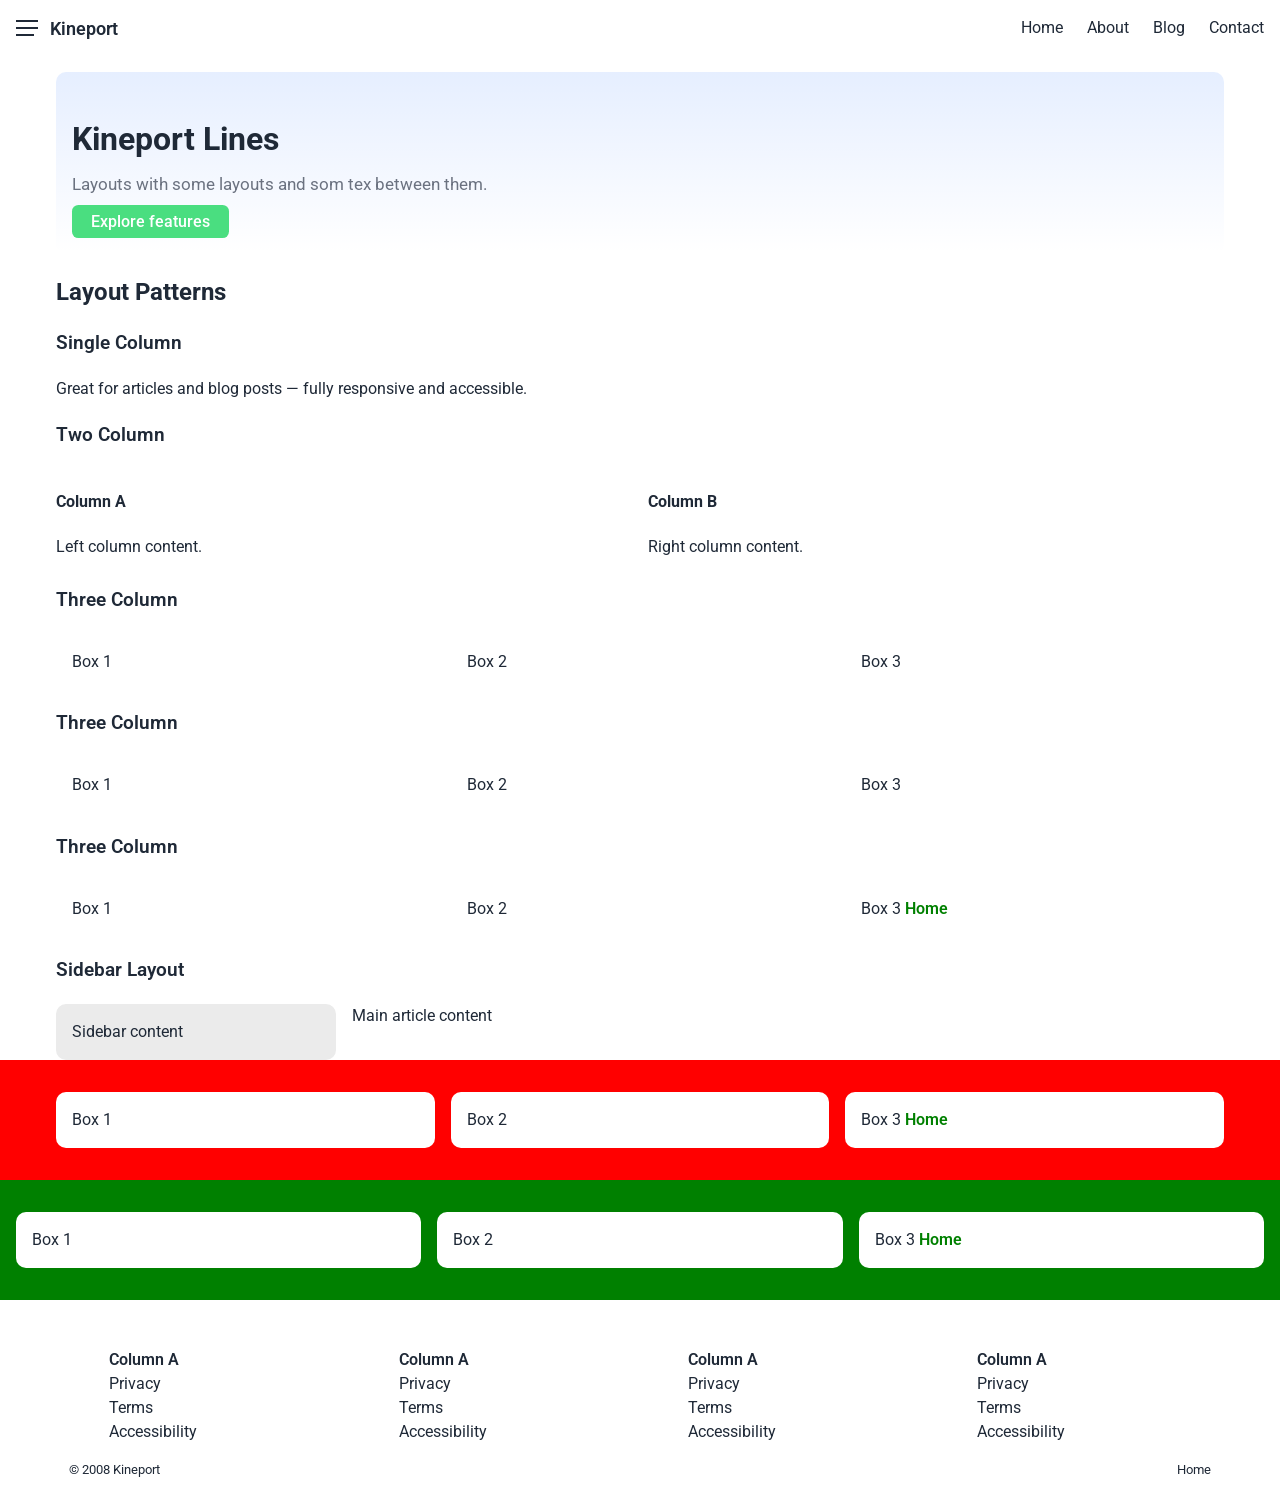
==== index.html @ 34649842 "wer wr" ====
<!--
Description: Main application shell.
Author: Janis Bedeicis
Github: https://github.com/loom-framework
E-mail: loom.framework@gmail.com
Created: 2008
-->
<!doctype html>
<html lang="en" data-theme="light">
    <head>
        <meta charset="utf-8" />
        <meta name="viewport" content="width=device-width,initial-scale=1" />
        <meta name="description" content="yes" />
        <title>Kineport</title>
        <meta name="description" content="ok" />
        <meta name="author" content="Janis Bedeicis" />
        <meta name="keywords" content="ok" />

        <!-- SEO hints 
  <meta name="robots" content="index,follow">-->

        <!-- SEO hints nofollow-->
        <meta name="robots" content="noindex, nofollow" />
        <meta name="googlebot" content="noindex, nofollow" />

        <link
            rel="preload"
            href="/assets/fonts/Roboto/Roboto-VariableFont_wdth,wght.ttf"
            as="font"
            type="font/ttf"
            crossorigin />

        <!-- Open Graph / Facebook -->
        <meta property="og:title" content="ok" />
        <meta property="og:description" content="ok" />
        <meta property="og:type" content="website" />
        <meta property="og:url" content="https://example.com/" />
        <meta property="og:image" content="images/placeholder.png" />

        <!-- Twitter Card -->
        <meta name="twitter:card" content="summary_large_image" />
        <meta name="twitter:title" content="ok" />
        <meta name="twitter:description" content="ok" />
        <meta name="twitter:image" content="images/placeholder.png" />

        <!-- Standard favicon -->
        <link rel="icon" href="/assets/icons/favicon.ico" sizes="any" />
        <!-- PNG icons -->
        <link rel="icon" type="image/png" sizes="32x32" href="/assets/icons/favicon-32x32.png" />
        <link rel="icon" type="image/png" sizes="16x16" href="/assets/icons/favicon-16x16.png" />
        <!-- Apple Touch Icon -->
        <link rel="apple-touch-icon" sizes="180x180" href="/assets/icons/apple-touch-icon.png" />
        <!-- Web App Manifest -->
        <link rel="manifest" href="/manifest.json" />
        <!-- Safari pinned tab -->
        <link rel="mask-icon" href="/assets/icons/safari-pinned-tab.svg" color="#000000" />
        <!-- Theme color -->
        <meta name="theme-color" content="#ffffff" media="(prefers-color-scheme: light)" />
        <meta name="theme-color" content="#121212" media="(prefers-color-scheme: dark)" />
        <meta name="color-scheme" content="light dark" />

        <link rel="stylesheet" href="/css/variables.css" />
        <link rel="stylesheet" href="/css/base.css" />
        <link rel="stylesheet" href="/css/typography.css" />
        <link rel="stylesheet" href="/css/layout.css" />
        <link rel="stylesheet" href="/css/components.css" />
        <link rel="stylesheet" href="/css/themes.css" />
        <link rel="stylesheet" href="/css/custom.css" />
    </head>
    <body>
        <!-- header + nav -->
        <!-- Use server-side include, build tool, or copy HTML into index.html if server doesn't support <include> -->
        <div id="component-header"></div>
        <div id="component-nav"></div>

        <main id="main" role="main" class="container">
            <section id="hero" class="hero">
                <h1>Kineport Lines</h1>
                <p class="lead">Layouts with some layouts and som tex between them.</p>
                <button class="btn" href="#features">Explore features</button>
            </section>

            <section id="features" aria-labelledby="features-title">
                <h2 id="features-title">Layout Patterns</h2>

                <article aria-labelledby="single-col-title">
                    <h3 id="single-col-title">Single Column</h3>
                    <p>Great for articles and blog posts — fully responsive and accessible.</p>
                </article>

                <article aria-labelledby="two-col-title">
                    <h3 id="two-col-title">Two Column</h3>
                    <div class="grid-2">
                        <section>
                            <h4>Column A</h4>
                            <p>Left column content.</p>
                        </section>
                        <section>
                            <h4>Column B</h4>
                            <p>Right column content.</p>
                        </section>
                    </div>
                </article>

                <article aria-labelledby="three-col-title">
                    <h3 id="three-col-title">Three Column</h3>
                    <div class="grid-3 demo-boxes" role="list">
                        <div role="listitem">Box 1</div>
                        <div role="listitem">Box 2</div>
                        <div role="listitem">Box 3</div>
                    </div>
                </article>
                <article aria-labelledby="three-col-title">
                    <h3 id="three-col-title2">Three Column</h3>
                    <div class="grid-3 demo-boxes" role="list">
                        <div role="listitem">Box 1</div>
                        <div role="listitem">Box 2</div>
                        <div role="listitem">Box 3</div>
                    </div>
                </article>
                <article aria-labelledby="three-col-title">
                    <h3 id="three-col-title3">Three Column</h3>
                    <div class="grid-3 demo-boxes" role="list">
                        <div role="listitem">Box 1</div>
                        <div role="listitem">Box 2</div>
                        <div role="listitem">
                            Box 3
                            <a href="/">Home</a>
                        </div>
                    </div>
                </article>

                <article aria-labelledby="sidebar-title">
                    <h3 id="sidebar-title">Sidebar Layout</h3>
                    <div class="layout-sidebar">
                        <aside aria-label="Sidebar" class="sidebar">Sidebar content</aside>
                        <article class="content">Main article content</article>
                    </div>
                </article>
            </section>

            <section class="section-fullwidth">
                <div class="grid-3 demo-boxes" role="list">
                    <div role="listitem">Box 1</div>
                    <div role="listitem">Box 2</div>
                    <div role="listitem">
                        Box 3
                        <a href="/">Home</a>
                    </div>
                </div>
            </section>
            <section class="section-breakout">
                <div class="wide-content">
                    <div class="grid-3 demo-boxes" role="list">
                        <div role="listitem">Box 1</div>
                        <div role="listitem">Box 2</div>
                        <div role="listitem">
                            Box 3
                            <a href="/">Home</a>
                        </div>
                    </div>
                </div>
            </section>
        </main>

        <div id="component-footer"></div>

        <script src="/js/loader.js" defer></script>
        <script type="module" src="/js/storage.js"></script>
        <script type="module" src="/js/ui.js"></script>
        <script type="module" src="/js/offline.js"></script>
        <script type="module" src="/js/install.js"></script>
        <script type="module" src="/js/main.js"></script>
        <script type="module" src="/js/custom.js"></script>
    </body>
</html>
---- css/variables.css ----
/*
Description: Core layout and responsive styling.
Author: Janis Bedeicis
Github: https://github.com/loom-framework
E-mail: loom.framework@gmail.com
Created: 2008
*/

:root {
  --font-base: 'Roboto Variable', system-ui, -apple-system, sans-serif;
  --font-heading: 'Roboto Variable', system-ui, -apple-system, sans-serif;
  --font-text: 'Roboto Variable', system-ui, -apple-system, sans-serif;
  --font-size: 1rem;
  --line-height: 1.5;
  --color-bg: #ffffff;
  --color-surface: #ffffff;
  --color-text: #1f2937;
  --color-muted: #6b7280;
  --color-primary: #0059ff;
  --spacing: 1rem;
  --radius: 10px;
}

@media (prefers-reduced-motion: reduce) {
  :root { --animation-duration: 0s; }
}
---- css/base.css ----
/*
Description: Core layout and responsive styling.
Author: Janis Bedeicis
Github: https://github.com/loom-framework
E-mail: loom.framework@gmail.com
Created: 2008
*/

* {
    box-sizing: border-box;
}

html {
    overflow-x: clip;
}

html,
body {
    width: 100%;
    min-height: 100vh;
}
body {
    margin: 0;
    font-family: var(--font-base);
    font-size: var(--font-size);
    line-height: var(--line-height);
    color: var(--color-text);
    background: var(--color-bg);
    /* 1. Force standard thickness (Regular) */
    font-weight: 400;

    /* 2. Force standard width (DO NOT condense body text, it's hard to read) */
    font-stretch: 100%;

    /* 3. Improves kerning/sharpness for text */
    text-rendering: optimizeLegibility;
}
.container {
    width: min(1200px, 94%);
    margin: 0 auto;
    padding: var(--spacing);
}

.container a {
    font-weight: 600;
    color: green;
    text-decoration: none;
}

.container a:hover {
    opacity: 50%;
}

img {
    max-width: 100%;
    height: auto;
    display: block;
}
a {
    color: var(--color-primary);
}
button {
    font: inherit;
}
:focus {
    outline: 3px solid color-mix(in srgb, var(--color-primary) 60%, transparent);
    outline-offset: 3px;
}

.site-footer {
    position: relative;
    bottom: 0;
    left: 0;
    width: 100%;
    display: flex;
    align-items: center;
    justify-content: space-between;
    padding: 0 16px;
    background: var(--color-bg);
    border-top: none;
}

.site-footer a {
    font-weight: inherit;
    color: inherit;
    text-decoration: none;
}

.site-footer a:hover {
    opacity: 50%;
}

.site-info {
    position: relative;
    bottom: 0;
    left: 0;
    z-index: 1000;
    width: 100%;
    display: flex;
    align-items: center;
    justify-content: space-between;
}

/* Links verify clean */
a {
    text-decoration: none;
}
a:visited {
    color: none;
}

/* Buttons */
button {
    background: none;
    border: none;
    padding: 0;
    margin: 0;
    color: inherit;
    font: inherit;
    cursor: pointer;
}

/* Remove focus glow */
a:focus,
button:focus,
input:focus {
    outline: none;
    box-shadow: none;
}

/* Mobile tap highlight */
a,
button {
    -webkit-tap-highlight-color: transparent;
}

ul,
ol {
    list-style: none;
}

/*  Print layout  --------------   */
@page {
    size: A4 portrait;
    margin: 1.5cm;
}

@media print {
    /* Always force light theme when printing */
    html {
        --color-bg: #ffffff !important;
        --color-text: #1f2937 !important;
        --color-surface: #ffffff !important;
        --color-primary: #0059ff !important;

        color-scheme: light !important;
    }

    body {
        background: var(--color-bg) !important;
        color: var(--color-text) !important;
    }

    /* Preserve colors */
    * {
        -webkit-print-color-adjust: exact;
        print-color-adjust: exact;
    }

    /* Hide UI elements */
    .menu-overlay,
    .site-header,
    .controls,
    .mobile-drawer,
    #menu-toggle,
    #theme-toggle,
    #print-page {
        display: none !important;
    }

    /* Force desktop width */
    html,
    body,
    .container {
        width: 100% !important;
        max-width: 100% !important;
        margin: 0 !important;
        padding: 0 !important;
    }

    /* Force desktop breakpoints */
    body {
        background: white !important;
    }

    /* Optional: force desktop breakpoint */
    html {
        min-width: 700px !important;
    }

    /* Prevent content from splitting awkwardly */
    * {
        page-break-inside: avoid !important;
        break-inside: avoid !important;
    }
}
---- css/typography.css ----
/*
Description: Core layout and responsive styling.
Author: Janis Bedeicis
Github: https://github.com/loom-framework
E-mail: loom.framework@gmail.com
Created: 2008
*/

@font-face {
  font-family: 'Roboto Variable';
  /* Ensure this path matches your folder structure exactly */
  src: url('/assets/fonts/Roboto/Roboto-VariableFont_wdth,wght.ttf') format('truetype');
  
  /* WEIGHT: Supports Thin (100) to Black (900) */
  font-weight: 100 900;
  
  /* WIDTH: Supports Condensed (75%) to Normal (100%) */
  font-stretch: 75% 100%;
  
  /* STYLE: This file is upright only (No Italics inside) */
  font-style: normal;
  
  /* DISPLAY: "Swap" ensures text is visible immediately */
  font-display: swap;
}

/* HEADINGS: Tighter for impact and space-saving */
h1 {
    font-size: 2rem;
    margin-bottom: 0.5rem;
    /* 85% is a "Semi-Condensed" sweet spot for main titles */
    font-stretch: 100%; 
    font-weight: 700;
}

h2 {
    font-size: 1.5rem;
    margin-bottom: 0.5rem;
    /* 90% is slightly tighter than normal, good for sub-headers */
    font-stretch: 100%; 
    font-weight: 700;
}

h3 {
    font-size: 1.2rem;
    /* 100% (Normal) is usually best for h3 as they are smaller */
    font-stretch: 100%; 
    font-weight: 600;
}

/* BODY TEXT: Keep normal for readability */
p {
    margin: 0.5rem 0;
    /* Never condense body text! It becomes hard to read. */
    font-stretch: 100%; 
}

.lead {
    font-size: 1.09rem;
    color: var(--color-muted);
    font-stretch: 100%;
}

/* Use for "Condensed" text (like badges or small metadata) */
.condensed-text {
  font-stretch: 100%; /* Makes text narrower */
    padding-right: 10px;
}
/* Use for semi-bold UI elements */
.semibold {
  font-weight: 600;
}
---- css/layout.css ----
/*
Description: Core layout and responsive styling.
Author: Janis Bedeicis
Github: https://github.com/loom-framework
E-mail: loom.framework@gmail.com
Created: 2008
*/


/* responsive columns */
.grid-2 {
    display: grid;
    grid-template-columns: 1fr;
    gap: var(--spacing);
}
.grid-3 {
    display: grid;
    grid-template-columns: 1fr;
    gap: var(--spacing);
}

.grid-4 {
    display: grid;
    grid-template-columns: 1fr;
    gap: var(--spacing);
}
.layout-sidebar {
    display: block;
}

@media (min-width: 700px) {
    .grid-2 {
        grid-template-columns: 1fr 1fr;
    }
}
@media (min-width: 700px) {
    .grid-3 {
        grid-template-columns: repeat(3, 1fr);
    }
 }   
    
@media (min-width: 700px) {
    .grid-4 {
        grid-template-columns: repeat(4, 1fr);
    }
    .layout-sidebar {
        display: grid;
        grid-template-columns: 280px 1fr;
        gap: var(--spacing);
    }
}

    
    /* fullwidth bg row */
    .section-fullwidth {
  position: relative;
  left: 50%;
  right: 50%;
  margin-left: -50vw;
  margin-right: -50vw;
  width: 100vw;

  background: red;
  padding: var(--spacing) 0;
}

.section-fullwidth > * {
  width: min(1200px, 94%);
  margin: 0 auto;
  padding: var(--spacing);
}





/* fullwidth row */
.section-breakout {
  position: relative;
  left: 50%;
  right: 50%;
  margin-left: -50vw;
  margin-right: -50vw;
  width: 100vw;

  background: green;
  padding: var(--spacing) 0;
}

/* optional: if you want inner content to be full width */
.section-breakout .wide-content {
  width: 100%;
  padding: var(--spacing);
}

    
    
    
    
.hero {
    padding: var(--spacing);
    background: linear-gradient(180deg, color-mix(in srgb, var(--color-primary) 10%, transparent), transparent);
    border-radius: var(--radius);
}
.demo-boxes > div {
    background: var(--color-surface);
    padding: var(--spacing);
    border-radius: var(--radius);
}
.sidebar {
    background: color-mix(in srgb, var(--color-surface) 92%, black);
    padding: var(--spacing);
    border-radius: var(--radius);
}
---- css/components.css ----
/*
Description: Core layout and responsive styling.
Author: Janis Bedeicis
Github: https://github.com/loom-framework
E-mail: loom.framework@gmail.com
Created: 2008
*/


.btn {
  padding: 0.3em 1.2em;
  font-size: 1rem;
  font-weight: 500;

  border: none;
  border-radius: 0.4rem;
  background-color: #4ade80; /* green */
  color: #fff;

  cursor: pointer;
  transition: background-color 0.2s ease, transform 0.1s ease, box-shadow 0.2s ease;
}

/* Hover effect */
.btn:hover {
  background-color: #22c55e; /* darker green */

}

a.btn:hover {
  background-color: #22c55e; /* darker green */

}

a.btn:visited { 
  color: #fff;
}



/* Focus (keyboard accessibility) */
.btn:focus-visible {
  outline: none;
  outline-offset: none;
}

/* Active/click effect */
.btn:active {
  
  box-shadow: none;
}


.set_btn {
  padding: 0.5em 1.2em;
  font-size: 1rem;
  font-weight: 500;

  border: none;
  border-radius: 2rem;
  background-color: #4ade80; /* green */
  color: #fff;

  cursor: pointer;
  transition: background-color 0.2s ease, transform 0.1s ease, box-shadow 0.2s ease;
}

/* Hover effect */
.set_btn:hover {
  background-color: #22c55e; /* darker green */

}

/* Focus (keyboard accessibility) */
.set_btn:focus-visible {
  outline: none;
  outline-offset: none;
}

/* Active/click effect */
.set_btn:active {
  
  box-shadow: none;
}



/* =========================
   Global variables
   ========================= */
:root {
  --header-height: 56px;
  --drawer-width: calc(100% - 20% );
}


/* =========================
   Body offset for fixed header
   ========================= */
body {
  padding-top: var(--header-height);
}

/* =========================
   Fixed Header (ALWAYS on top)
   ========================= */
.site-header {
  position: fixed;
  top: 0;
  left: 0;
  right: 0;
  z-index: 1000;
  height: var(--header-height);
  display: flex;
  align-items: center;
  justify-content: space-between;
  padding: 0 16px;
  background: var(--color-bg);
  border-bottom: none;
}

/* =========================
   Header content
   ========================= */
.header-left {
  display: flex;
  align-items: center;
  gap: 12px;
}

.site-title {
  font-size: 18px;
  font-weight: 600;
}

.menu-btn {
  display: inline-flex;
  flex-direction: column;
  justify-content: space-between;
  width: 22px;
  height: 16px;
  cursor: pointer;
  box-sizing: border-box;
}

.menu-btn .line {
  width: 100%;
  height: 0;
  border-top: 2px solid var(--color-text);
  box-sizing: border-box;
  transition: transform 0.3s ease, opacity 0.3s ease;
  transform-origin: center;
}

/* individual line customization */
.menu-btn .line-1 { border-color: var(--color-text); width: 100%; }
.menu-btn .line-2 { border-color: var(--color-text); width: 100%; }
.menu-btn .line-3 { border-color: var(--color-text); width: 80%; }


.drawer-btn {
  display: inline-flex;
  flex-direction: column;
  justify-content: center;
  width: 22px;
  height: 16px;
  cursor: pointer;
  position: relative;
  box-sizing: border-box;
}

/* base lines */
.drawer-btn .line {
  position: absolute;
  left: 0;
  width: 100%;
  height: 1.5px;
  background-color:var(--color-text);
  box-sizing: border-box;
}

/* top-left to bottom-right */
.drawer-btn .line-1 {
  top: 50%;
  transform: rotate(45deg);
  background-color: var(--color-text);
}

/* top-right to bottom-left */
.drawer-btn .line-2 {
  top: 50%;
  transform: rotate(-45deg);
  background-color: var(--color-text);
}

/* middle line hidden */
.drawer-btn .line-3 {
  display: none;
}



/* =========================
   Desktop Navigation
   ========================= */
.desktop-nav {
  display: none;
}

.desktop-nav a {
  margin-left: 24px;
  text-decoration: none;
  color: var(--color-text);
  font-size: 16px;
}

/* =========================
   Mobile Toggle
   ========================= */



.mobile-drawer {
    position: fixed;
    top: 0;
    display: flex;
    left: calc(var(--drawer-width) * -1);
    flex-direction: column;
    width: var(--drawer-width);
    max-width: 410px;
    height: 100%;
    background:var(--color-bg);
    transition: transform 0.25s ease;
    z-index: 1001;
}

.mobile-drawer a:hover {
  opacity: 50%; 
}

.site-header a:hover {
  opacity: 50%; 
}

.menu-overlay {
    position: fixed;
    visibility: visible;
    pointer-events: none;
    top: 0;
    left: 0;
    right: 0;
    bottom: 0;
    background: rgba(51, 51, 51, 0.6);
    opacity: 0;
    transition: opacity 0.3s ease;
    z-index: 1001;
    width: 100%;
    height: 100%;
}

.drawer-header {
    position: absolute;
    top: 0;
    left: 0;
    z-index: 1000;
    height: 56px;
    width: 100%;
    display: flex;
    align-items: center;
    justify-content: space-between;
    padding: 0 16px;
    background: var(--color-bg);
    border-bottom: none;
}




.drawer-settings {
    position: absolute;
    bottom: 40px;
    left: 0;
    z-index: 1000;
    
    display: grid;
    grid-template-columns: 1fr;
    gap: 15px;
    
    width: 100%;
    height: fit-content;        /* ensures height matches content exactly */
    padding: 15px 30px;        /* adjust padding as needed */
    
    background: var(--color-bg);
    border-top: none;
    
    align-items: center;       /* centers items in their grid cells */
    justify-content: center;   /* horizontal centering of items */
    align-content: start;      /* avoids extra spacing if container grows */
}




.drawer-footer {
    position: absolute;
    bottom: 0;
    left: 0;
    z-index: 99999;
    height: 40px;
    width: 100%;
    display: flex;
    align-items: center;
    justify-content: end;
    padding: 0 16px;
    background: var(--color-bg);
    border-top: none;
}


.drawer-grid-2 {
    position: absolute;
    bottom: 231px;
    display: grid;
    grid-template-columns: 1fr 1fr;
    gap: 1px;
}




#menuToggle {
  display: none;
}



.mobile-drawer ul {
  padding-top: var(--header-height);
  list-style: none;
  margin-top: 32px;
}

.mobile-drawer li {
  margin-bottom: 16px;
}

.mobile-drawer a {
  text-decoration: none;
  font-size: 18px;
  color: var(--color-text);
}

.sub-drawer {
  position: absolute;
  top: 0;
  right: -100%;        /* Fully hidden */
  width: 100%;
  height: 100%;
  background: var(--color-bg);
  padding: 1rem;

  z-index: 9999;
  opacity: 0;
  pointer-events: none;
}

/* Show instantly when menu is open AND subdrawer is targeted */
#menuToggle:checked ~ .mobile-drawer #subdrawer:target {
  right: 0;
  opacity: 1;
  pointer-events: auto;
}

/* =========================
   Toggle States (CSS-only)
   ========================= */
#menuToggle:checked ~ .menu-overlay {
  opacity: 1;
  pointer-events: auto;
}

#menuToggle:checked ~ .mobile-drawer {
  left: 0;
}

/* =========================
   Desktop Breakpoint
   ========================= */
@media (min-width: 768px) {
  /*.menu-btn {
    display: none;
  }*/

  .desktop-nav {
    display: flex;
  }

}

/* =========================
   Reduced Motion
   ========================= */
@media (prefers-reduced-motion: reduce) {
  .menu-overlay,
  .mobile-drawer {
    transition: none;
  }
}
---- css/themes.css ----
/*
Description: Core layout and responsive styling.
Author: Janis Bedeicis
Github: https://github.com/loom-framework
E-mail: loom.framework@gmail.com
Created: 2008
*/

/* light is default */
html[data-theme="light"] {
    --color-bg: #ffffff;
    --color-text: #1f2937;
    --color-surface: #ffffff;
    --color-primary: #0059ff;
}

/* dark theme variables */
html[data-theme="dark"] {
    --color-bg: #0b1220;
    --color-text: #e6eef8;
    --color-surface: #071021;
    --color-primary: #7fb3ff;
}

/* global background */
body {
    background: linear-gradient(180deg, var(--color-bg), var(--color-surface));
}



.theme-toggle {
  display: inline-block;
  cursor: pointer;
}

/* Hide checkbox */
.theme-toggle input {
  position: absolute;
  opacity: 0;
  pointer-events: none;
}

/* Slider track */
.theme-toggle .slider {
  width: 42px;
  height: 22px;
  background: #c7c7c7;
  border-radius: 22px;
  position: relative;
  display: flex;
  align-items: center;
  padding: 2px;
  transition: background 0.25s ease;
}

/* Knob */
.theme-toggle .knob {
  width: 18px;
  height: 18px;
  background: white;
  border-radius: 50%;
  display: flex;
  align-items: center;
  justify-content: center;
  transition: transform 0.25s ease;
  position: relative;
}

/* Icons inside knob */
.theme-toggle svg {
  width: 14px;
  height: 14px;
  fill: currentColor;
  position: absolute;
  transition: opacity 0.25s ease;
}

.theme-toggle .sun { 
    opacity: 1;
    color:yellow;
}
.theme-toggle .moon { 
    opacity: 0; 
    color:black;
}

/* Dark mode */
.theme-toggle input:checked + .slider {
  background: #4caf50;
}

.theme-toggle input:checked + .slider .knob {
  transform: translateX(20px);
}

.theme-toggle input:checked + .slider .sun {
  opacity: 0;
}

.theme-toggle input:checked + .slider .moon {
  opacity: 1;
}
---- css/custom.css ----
/*
Description: Core layout and responsive styling.
Author: Janis Bedeicis
Github: https://github.com/loom-framework
E-mail: loom.framework@gmail.com
Created: 2008
*/
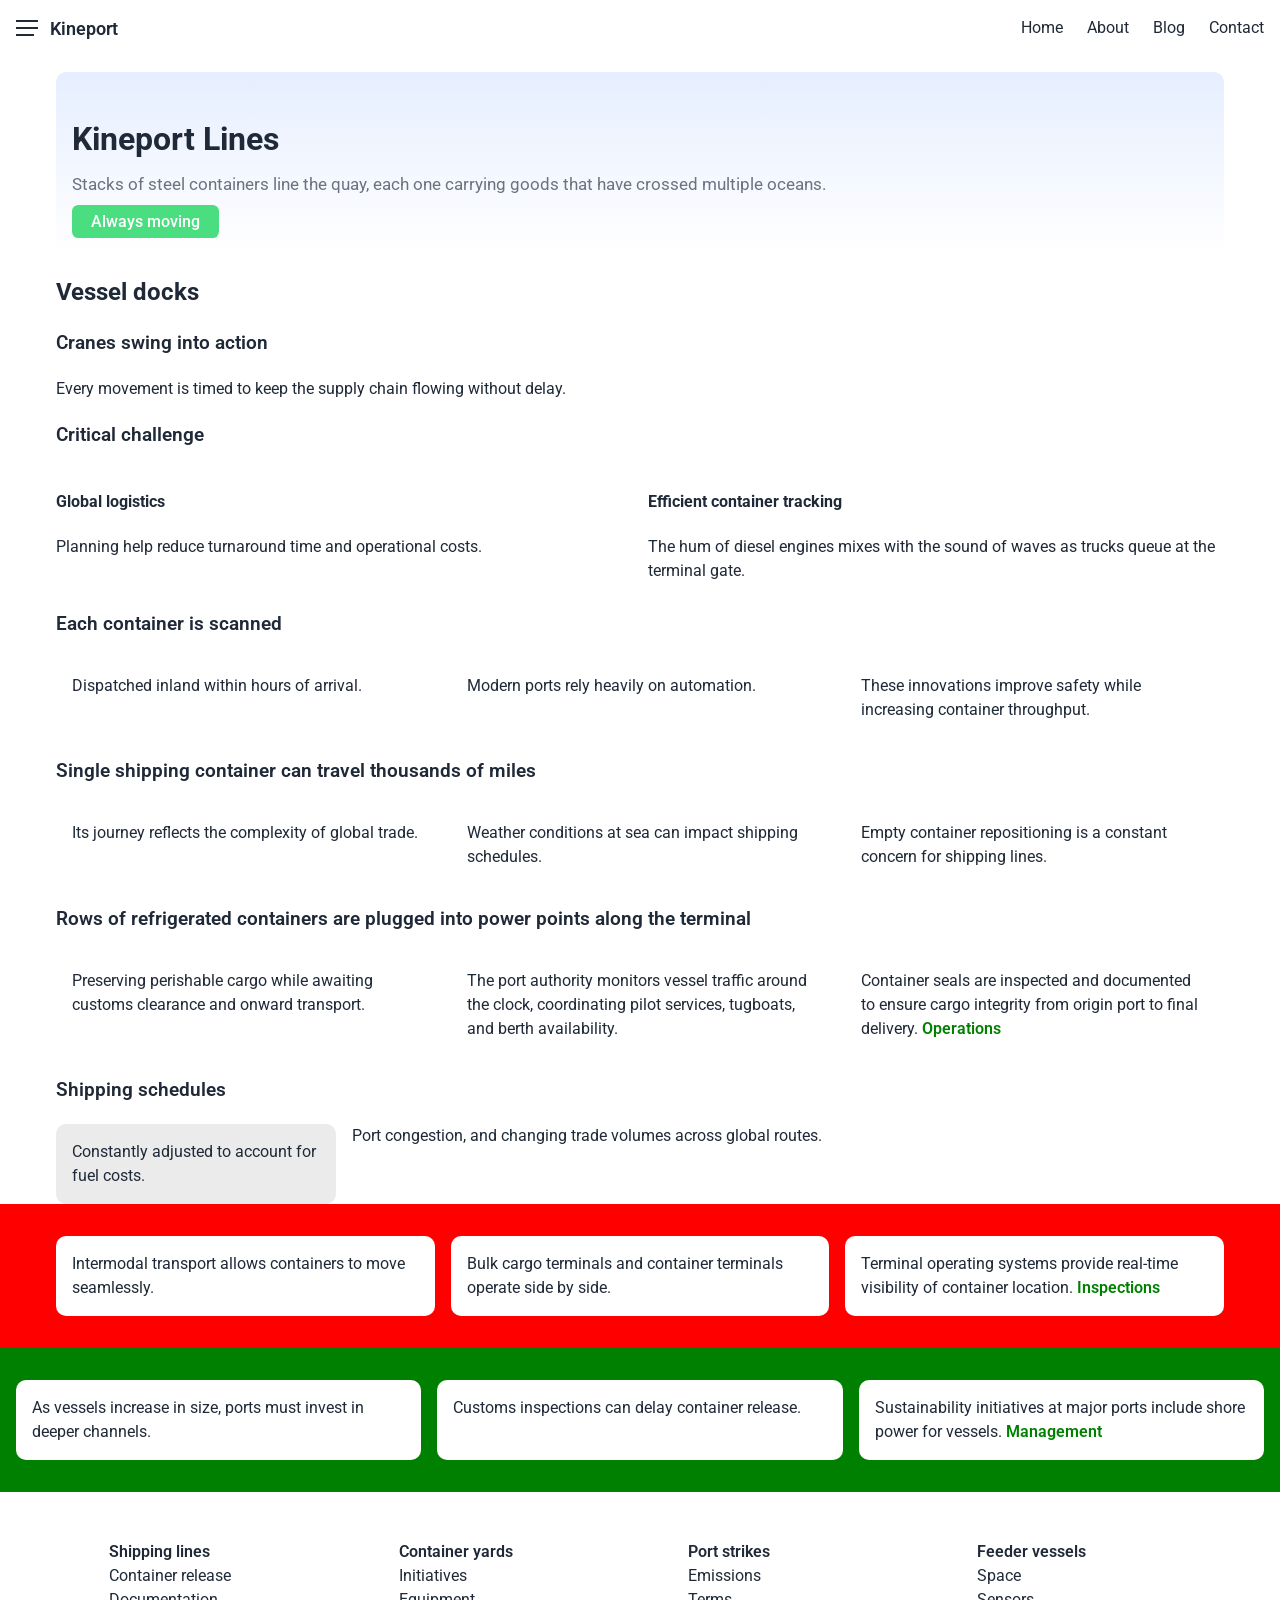
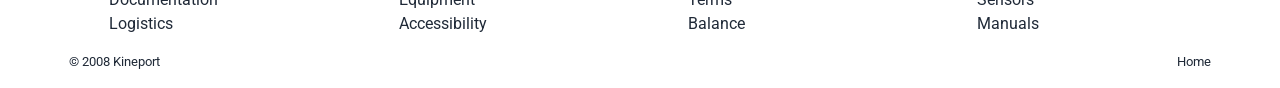
==== commit ba7f1678: "sadsa asdf" ====
--- a/index.html
+++ b/index.html
@@ -76,87 +76,87 @@
         <main id="main" role="main" class="container">
             <section id="hero" class="hero">
                 <h1>Kineport Lines</h1>
-                <p class="lead">Layouts with some layouts and som tex between them.</p>
-                <button class="btn" href="#features">Explore features</button>
+                <p class="lead">Stacks of steel containers line the quay, each one carrying goods that have crossed multiple oceans.</p>
+                <button class="btn" href="#features">Always moving</button>
             </section>
 
             <section id="features" aria-labelledby="features-title">
-                <h2 id="features-title">Layout Patterns</h2>
+                <h2 id="features-title">Vessel docks</h2>
 
                 <article aria-labelledby="single-col-title">
-                    <h3 id="single-col-title">Single Column</h3>
-                    <p>Great for articles and blog posts — fully responsive and accessible.</p>
+                    <h3 id="single-col-title">Cranes swing into action</h3>
+                    <p>Every movement is timed to keep the supply chain flowing without delay.</p>
                 </article>
 
                 <article aria-labelledby="two-col-title">
-                    <h3 id="two-col-title">Two Column</h3>
+                    <h3 id="two-col-title">Critical challenge</h3>
                     <div class="grid-2">
                         <section>
-                            <h4>Column A</h4>
-                            <p>Left column content.</p>
+                            <h4>Global logistics</h4>
+                            <p>Planning help reduce turnaround time and operational costs.</p>
                         </section>
                         <section>
-                            <h4>Column B</h4>
-                            <p>Right column content.</p>
+                            <h4>Efficient container tracking</h4>
+                            <p>The hum of diesel engines mixes with the sound of waves as trucks queue at the terminal gate.</p>
                         </section>
                     </div>
                 </article>
 
                 <article aria-labelledby="three-col-title">
-                    <h3 id="three-col-title">Three Column</h3>
+                    <h3 id="three-col-title">Each container is scanned</h3>
                     <div class="grid-3 demo-boxes" role="list">
-                        <div role="listitem">Box 1</div>
-                        <div role="listitem">Box 2</div>
-                        <div role="listitem">Box 3</div>
+                        <div role="listitem">Dispatched inland within hours of arrival.</div>
+                        <div role="listitem">Modern ports rely heavily on automation.</div>
+                        <div role="listitem">These innovations improve safety while increasing container throughput.</div>
                     </div>
                 </article>
                 <article aria-labelledby="three-col-title">
-                    <h3 id="three-col-title2">Three Column</h3>
+                    <h3 id="three-col-title2">Single shipping container can travel thousands of miles</h3>
                     <div class="grid-3 demo-boxes" role="list">
-                        <div role="listitem">Box 1</div>
-                        <div role="listitem">Box 2</div>
-                        <div role="listitem">Box 3</div>
+                        <div role="listitem">Its journey reflects the complexity of global trade.</div>
+                        <div role="listitem">Weather conditions at sea can impact shipping schedules.</div>
+                        <div role="listitem">Empty container repositioning is a constant concern for shipping lines.</div>
                     </div>
                 </article>
                 <article aria-labelledby="three-col-title">
-                    <h3 id="three-col-title3">Three Column</h3>
+                    <h3 id="three-col-title3">Rows of refrigerated containers are plugged into power points along the terminal</h3>
                     <div class="grid-3 demo-boxes" role="list">
-                        <div role="listitem">Box 1</div>
-                        <div role="listitem">Box 2</div>
+                        <div role="listitem">Preserving perishable cargo while awaiting customs clearance and onward transport.</div>
+                        <div role="listitem">The port authority monitors vessel traffic around the clock, coordinating pilot services, tugboats, and berth availability.</div>
                         <div role="listitem">
-                            Box 3
-                            <a href="/">Home</a>
+                            Container seals are inspected and documented to ensure cargo integrity from origin port to final delivery.
+                            <a href="/">Operations</a>
                         </div>
                     </div>
                 </article>
 
                 <article aria-labelledby="sidebar-title">
-                    <h3 id="sidebar-title">Sidebar Layout</h3>
+                    <h3 id="sidebar-title">Shipping schedules</h3>
                     <div class="layout-sidebar">
-                        <aside aria-label="Sidebar" class="sidebar">Sidebar content</aside>
-                        <article class="content">Main article content</article>
+                        <aside aria-label="Sidebar" class="sidebar">Constantly adjusted to account for fuel costs.</aside>
+                        <article class="content">Port congestion, and changing trade volumes across global routes.</article>
                     </div>
                 </article>
             </section>
 
             <section class="section-fullwidth">
                 <div class="grid-3 demo-boxes" role="list">
-                    <div role="listitem">Box 1</div>
-                    <div role="listitem">Box 2</div>
+                    <div role="listitem">Intermodal transport allows containers to move seamlessly.</div>
+                    <div role="listitem">Bulk cargo terminals and container terminals operate side by side.</div>
                     <div role="listitem">
-                        Box 3
-                        <a href="/">Home</a>
+                        Terminal operating systems provide real-time visibility of container location.
+                        <a href="/">Inspections</a>
                     </div>
                 </div>
             </section>
             <section class="section-breakout">
                 <div class="wide-content">
                     <div class="grid-3 demo-boxes" role="list">
-                        <div role="listitem">Box 1</div>
-                        <div role="listitem">Box 2</div>
+                        <div role="listitem">As vessels increase in size, ports must invest in deeper channels.</div>
+                        <div role="listitem">Customs inspections can delay container release.</div>
                         <div role="listitem">
-                            Box 3
-                            <a href="/">Home</a>
+                            Sustainability initiatives at major ports include shore power for vessels.
+                            <a href="/">Management</a>
                         </div>
                     </div>
                 </div>
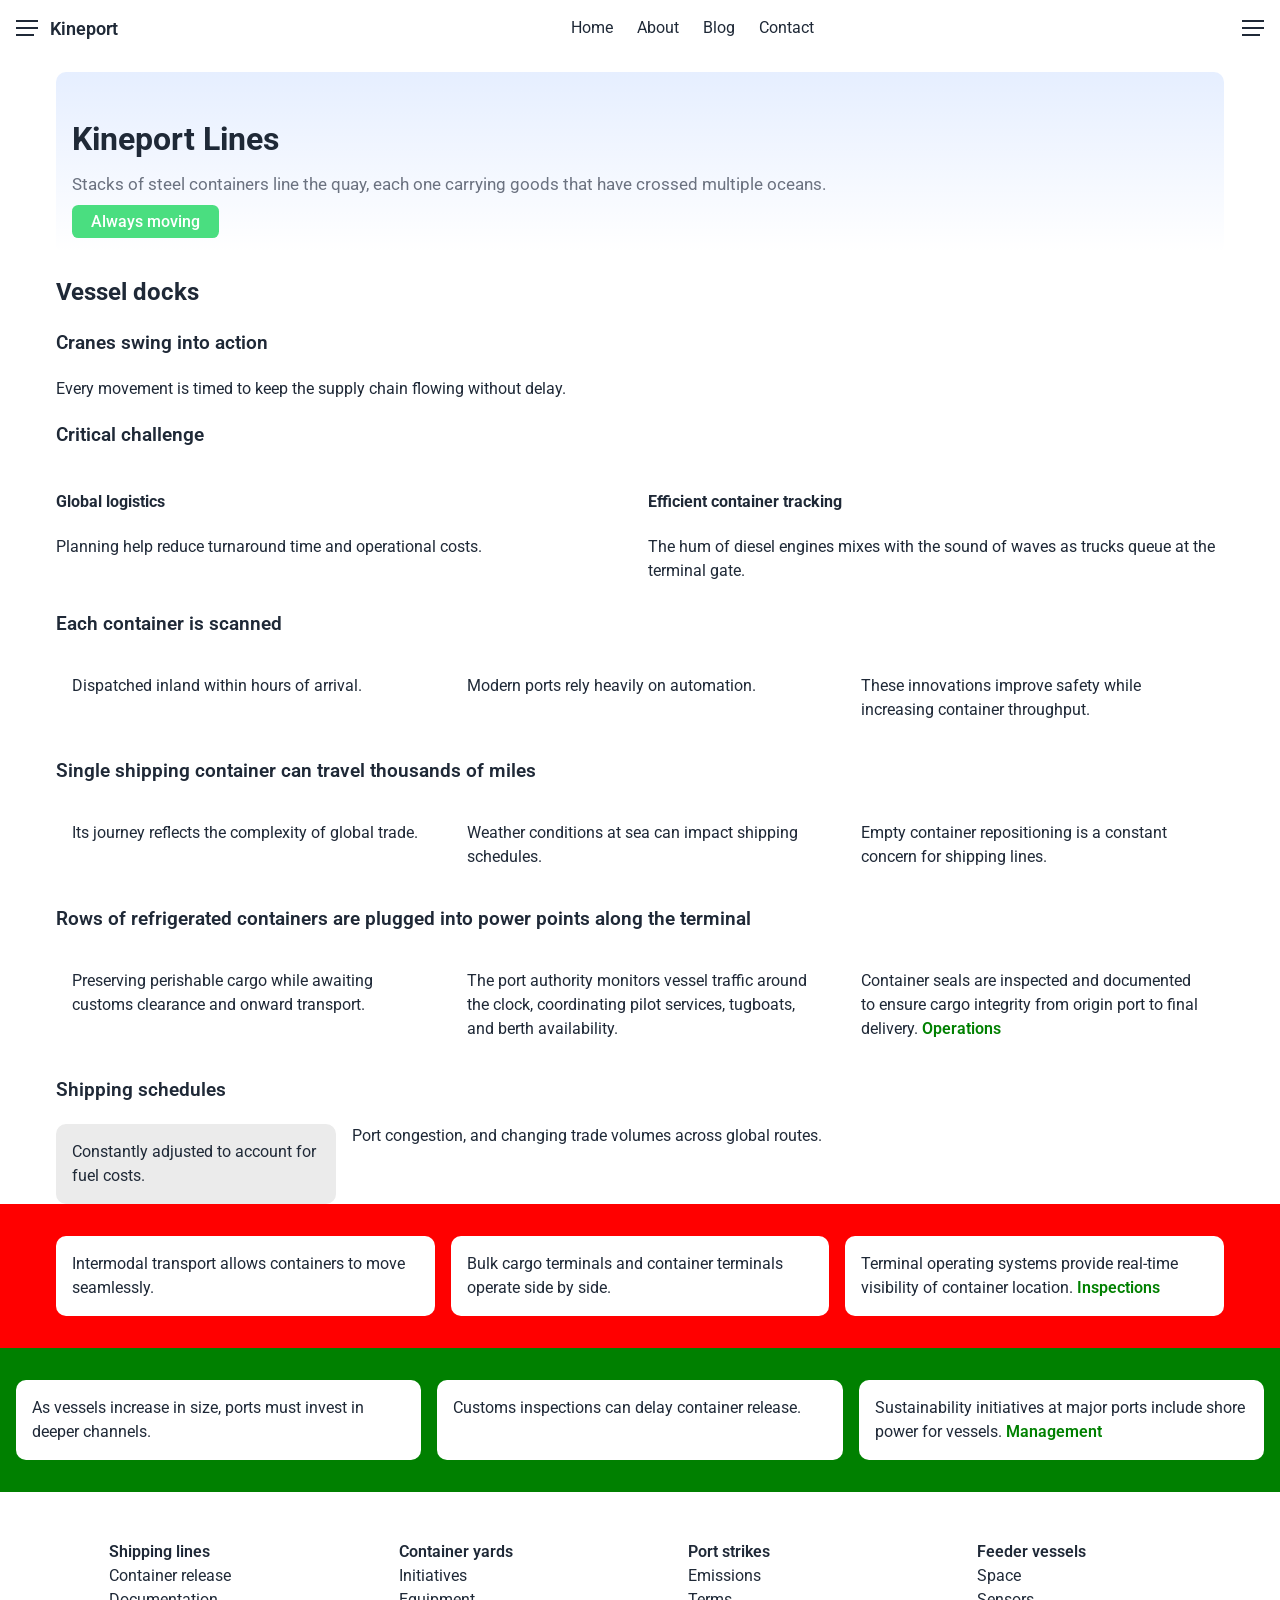
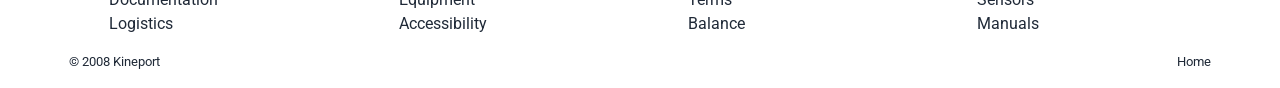
==== commit 574d2729: "fsdds fds" ====
--- a/index.html
+++ b/index.html
@@ -72,6 +72,7 @@
         <!-- Use server-side include, build tool, or copy HTML into index.html if server doesn't support <include> -->
         <div id="component-header"></div>
         <div id="component-nav"></div>
+         <div id="component-cart"></div>
 
         <main id="main" role="main" class="container">
             <section id="hero" class="hero">
@@ -167,7 +168,7 @@
 
         <script src="/js/loader.js" defer></script>
         <script type="module" src="/js/storage.js"></script>
-        <script type="module" src="/js/ui.js"></script>
+        <script type="module" src="/js/global.js"></script>
         <script type="module" src="/js/offline.js"></script>
         <script type="module" src="/js/install.js"></script>
         <script type="module" src="/js/main.js"></script>
--- a/css/components.css
+++ b/css/components.css
@@ -91,6 +91,7 @@
 :root {
   --header-height: 56px;
   --drawer-width: calc(100% - 20% );
+  --cart-width: calc(100% - 20% );
 }
 
 
@@ -128,6 +129,13 @@
   gap: 12px;
 }
 
+.header-right {
+  display: flex;
+  align-items: center;
+  gap: 12px;
+}
+
+
 .site-title {
   font-size: 18px;
   font-weight: 600;
@@ -197,6 +205,82 @@
 .drawer-btn .line-3 {
   display: none;
 }
+
+
+/* =========================
+   cart Navigation
+   ========================= */
+
+.cart-switch {
+  display: inline-flex;
+  flex-direction: column;
+  justify-content: space-between;
+  width: 22px;
+  height: 16px;
+  cursor: pointer;
+  box-sizing: border-box;
+}
+
+.cart-switch .line {
+  width: 100%;
+  height: 0;
+  border-top: 2px solid var(--color-text);
+  box-sizing: border-box;
+  transition: transform 0.3s ease, opacity 0.3s ease;
+  transform-origin: center;
+}
+
+/* individual line customization */
+.cart-switch .line-1 { border-color: var(--color-text); width: 100%; }
+.cart-switch .line-2 { border-color: var(--color-text); width: 100%; }
+.cart-switch .line-3 { border-color: var(--color-text); width: 80%; }
+
+
+.cart-btn {
+  display: inline-flex;
+  flex-direction: column;
+  justify-content: center;
+  width: 22px;
+  height: 16px;
+  cursor: pointer;
+  position: relative;
+  box-sizing: border-box;
+}
+
+/* base lines */
+.cart-btn .line {
+  position: absolute;
+  left: 0;
+  width: 100%;
+  height: 1.5px;
+  background-color:var(--color-text);
+  box-sizing: border-box;
+}
+
+/* top-left to bottom-right */
+.cart-btn .line-1 {
+  top: 50%;
+  transform: rotate(45deg);
+  background-color: var(--color-text);
+}
+
+/* top-right to bottom-left */
+.cart-btn .line-2 {
+  top: 50%;
+  transform: rotate(-45deg);
+  background-color: var(--color-text);
+}
+
+/* middle line hidden */
+.cart-btn .line-3 {
+  display: none;
+}
+
+
+
+
+
+
 
 
 
@@ -323,9 +407,15 @@
     display: grid;
     grid-template-columns: 1fr 1fr;
     gap: 1px;
-}
-
-
+    width: 100%;
+    padding-right: 30px;
+    padding-left: 30px;
+    text-align: center;
+}
+
+.mobile-drawer .drawer-grid-2 a {
+    font-size: 12px;
+}
 
 
 #menuToggle {
@@ -364,8 +454,10 @@
   pointer-events: none;
 }
 
-/* Show instantly when menu is open AND subdrawer is targeted */
-#menuToggle:checked ~ .mobile-drawer #subdrawer:target {
+/* Show drawer when menu is open AND its checkbox is checked */
+#menuToggle:checked ~ .mobile-drawer #toggle-subdrawer1:checked ~ #subdrawer1,
+#menuToggle:checked ~ .mobile-drawer #toggle-subdrawer2:checked ~ #subdrawer2,
+#menuToggle:checked ~ .mobile-drawer #toggle-subdrawer3:checked ~ #subdrawer3 {
   right: 0;
   opacity: 1;
   pointer-events: auto;
@@ -408,6 +500,181 @@
 }
 
 
-
-
-
+/* =========================
+   cart Toggle
+   ========================= */
+
+
+
+.cart-drawer {
+    position: fixed;
+    top: 0;
+    display: flex;
+    right: calc(var(--cart-width) * 17);
+    flex-direction: column;
+    width: var(--cart-width);
+    max-width: 410px;
+    height: 100%;
+    background:var(--color-bg);
+    transition: transform 0.25s ease;
+    z-index: 1001;
+}
+
+.cart-drawer a:hover {
+  opacity: 50%; 
+}
+
+.site-header a:hover {
+  opacity: 50%; 
+}
+
+.cart-overlay {
+    position: fixed;
+    visibility: visible;
+    pointer-events: none;
+    top: 0;
+    left: 0;
+    right: 0;
+    bottom: 0;
+    background: rgba(51, 51, 51, 0.6);
+    opacity: 0;
+    transition: opacity 0.3s ease;
+    z-index: 1001;
+    width: 100%;
+    height: 100%;
+}
+
+.cart-header {
+    position: absolute;
+    top: 0;
+    left: 0;
+    z-index: 1000;
+    height: 56px;
+    width: 100%;
+    display: flex;
+    align-items: center;
+    justify-content: space-between;
+    padding: 0 16px;
+    background: var(--color-bg);
+    border-bottom: none;
+}
+
+
+
+
+.cart-settings {
+    position: absolute;
+    bottom: 40px;
+    left: 0;
+    z-index: 1000;
+    
+    display: grid;
+    grid-template-columns: 1fr;
+    gap: 15px;
+    
+    width: 100%;
+    height: fit-content;        /* ensures height matches content exactly */
+    padding: 15px 30px;        /* adjust padding as needed */
+    
+    background: var(--color-bg);
+    border-top: none;
+    
+    align-items: center;       /* centers items in their grid cells */
+    justify-content: center;   /* horizontal centering of items */
+    align-content: start;      /* avoids extra spacing if container grows */
+}
+
+
+
+
+.cart-footer {
+    position: absolute;
+    bottom: 0;
+    left: 0;
+    z-index: 99999;
+    height: 40px;
+    width: 100%;
+    display: flex;
+    align-items: center;
+    justify-content: end;
+    padding: 0 16px;
+    background: var(--color-bg);
+    border-top: none;
+}
+
+
+.cart-drawer-grid-2 {
+    position: absolute;
+    bottom: 231px;
+    display: grid;
+    grid-template-columns: 1fr 1fr;
+    gap: 1px;
+    width: 100%;
+    padding-right: 30px;
+    padding-left: 30px;
+    text-align: center;
+}
+
+.cart-drawer .drawer-grid-2 a {
+    font-size: 12px;
+}
+
+
+#cartswitch {
+  display: none;
+}
+
+
+
+.cart-drawer ul {
+  padding-top: var(--header-height);
+  list-style: none;
+  margin-top: 32px;
+}
+
+.cart-drawer li {
+  margin-bottom: 16px;
+}
+
+.cart-drawer a {
+  text-decoration: none;
+  font-size: 18px;
+  color: var(--color-text);
+}
+
+.sub-drawer {
+  position: absolute;
+  top: 0;
+  right: -100%;        /* Fully hidden */
+  width: 100%;
+  height: 100%;
+  background: var(--color-bg);
+  padding: 1rem;
+
+  z-index: 9999;
+  opacity: 0;
+  pointer-events: none;
+}
+
+/* Show drawer when menu is open AND its checkbox is checked */
+#menuToggle:checked ~ .mobile-drawer #toggle-subdrawer1:checked ~ #subdrawer1,
+#menuToggle:checked ~ .mobile-drawer #toggle-subdrawer2:checked ~ #subdrawer2,
+#menuToggle:checked ~ .mobile-drawer #toggle-subdrawer3:checked ~ #subdrawer3 {
+  right: 0;
+  opacity: 1;
+  pointer-events: auto;
+}
+
+/* =========================
+   Toggle States (CSS-only)
+   ========================= */
+#cartswitch:checked ~ .cart-overlay {
+  opacity: 1;
+  pointer-events: auto;
+}
+
+#cartswitch:checked ~ .cart-drawer {
+  right: 0;
+}
+
+
--- a/css/custom.css
+++ b/css/custom.css
@@ -6,3 +6,54 @@
 Created: 2008
 */
 
+/* API Dashboard Container */
+#api-result {
+    width: 100%;
+    max-width: 420px;
+    min-height: 180px;
+    /*max-height: 180px;*/
+
+    padding: 12px 14px;
+
+    font-size: 8px;
+    line-height: 0.7;
+    box-sizing: border-box;
+
+    display: flex;
+    flex-direction: column;
+    gap: 0px;
+}
+
+/* Section header */
+#api-result .section-title {
+    font-weight: 600;
+    margin-bottom: 2px;
+}
+
+/* Compact list */
+#api-result ul {
+    margin: 0;
+    padding-left: 14px;
+    padding-top: 0px;
+}
+
+#api-result li {
+    margin: 2px 0;
+    display: flex;
+    align-items: center;
+    gap: 6px;
+}
+
+/* Status icon */
+#api-result li .status-icon {
+    width: 16px;
+    text-align: center;
+    font-size: 12px;
+}
+
+/* Path aligned right */
+#api-result code {
+    margin-left: auto;
+    opacity: 0.6;
+    font-size: 11px;
+}
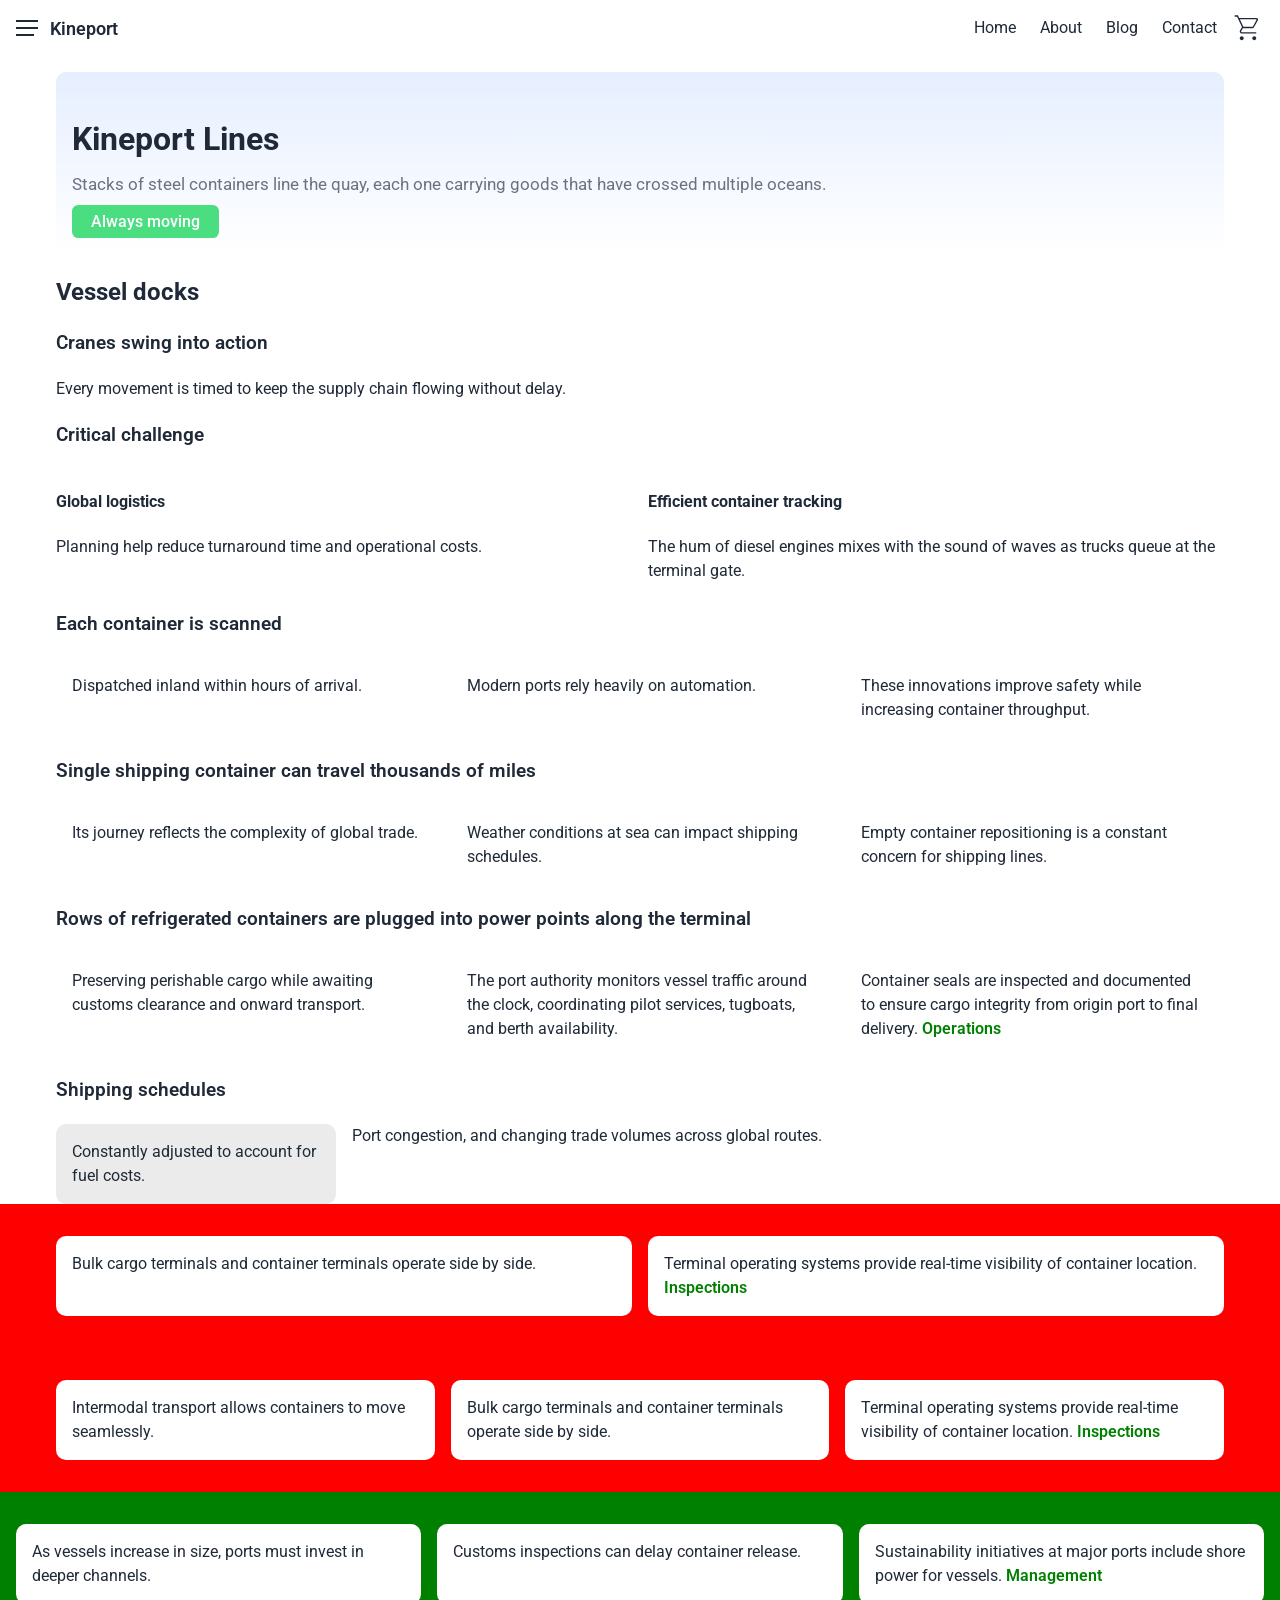
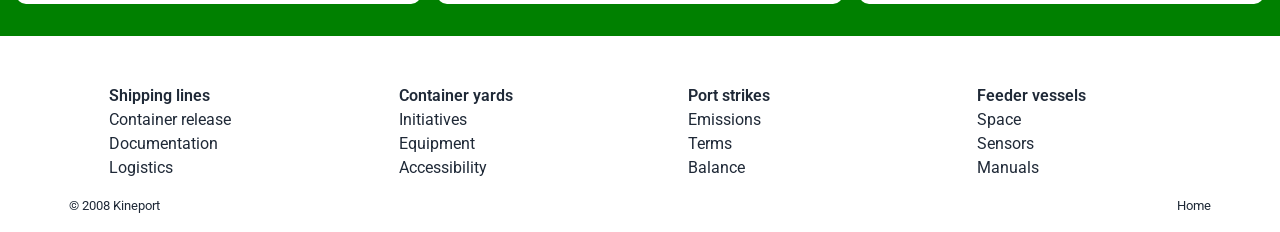
==== commit 64a24596: "Update index.html" ====
--- a/index.html
+++ b/index.html
@@ -140,6 +140,19 @@
                 </article>
             </section>
 
+ <section class="section-fullwidth">
+                <div class="grid-2 demo-boxes" role="list">
+                    
+                    <div role="listitem">Bulk cargo terminals and container terminals operate side by side.</div>
+                    <div role="listitem">
+                        Terminal operating systems provide real-time visibility of container location.
+                        <a href="/">Inspections</a>
+                    </div>
+                </div>
+            </section>
+
+
+
             <section class="section-fullwidth">
                 <div class="grid-3 demo-boxes" role="list">
                     <div role="listitem">Intermodal transport allows containers to move seamlessly.</div>
--- a/css/typography.css
+++ b/css/typography.css
@@ -70,3 +70,12 @@
 .semibold {
   font-weight: 600;
 }
+
+
+
+
+
+
+
+
+
--- a/css/components.css
+++ b/css/components.css
@@ -212,28 +212,20 @@
    ========================= */
 
 .cart-switch {
+  margin-left: 15px;
   display: inline-flex;
   flex-direction: column;
   justify-content: space-between;
-  width: 22px;
-  height: 16px;
+  width: 32px;
+  height: 40px;
   cursor: pointer;
   box-sizing: border-box;
-}
-
-.cart-switch .line {
-  width: 100%;
-  height: 0;
-  border-top: 2px solid var(--color-text);
-  box-sizing: border-box;
-  transition: transform 0.3s ease, opacity 0.3s ease;
-  transform-origin: center;
-}
-
-/* individual line customization */
-.cart-switch .line-1 { border-color: var(--color-text); width: 100%; }
-.cart-switch .line-2 { border-color: var(--color-text); width: 100%; }
-.cart-switch .line-3 { border-color: var(--color-text); width: 80%; }
+  background-color: var(--color-text); /* icon color */
+  mask: url("../assets/icons/cart/shopping_cart_24dp_E3E3E3_FILL0_wght200_GRAD0_opsz24.svg") no-repeat center;
+  mask-size: contain;
+}
+
+
 
 
 .cart-btn {
@@ -428,6 +420,7 @@
   padding-top: var(--header-height);
   list-style: none;
   margin-top: 32px;
+  pointer-events: auto;
 }
 
 .mobile-drawer li {
@@ -451,7 +444,7 @@
 
   z-index: 9999;
   opacity: 0;
-  pointer-events: none;
+  pointer-events: auto;
 }
 
 /* Show drawer when menu is open AND its checkbox is checked */
@@ -463,6 +456,40 @@
   pointer-events: auto;
 }
 
+
+
+/* All drawer-opening labels */
+ul li > label[for^="toggle-subdrawer"] {
+  cursor: pointer;
+  display: block;
+  color: var(--color-text);
+  text-decoration: none;
+  font-size: 18px;
+}
+
+/* Hover effect like a real link */
+ul li > label[for^="toggle-subdrawer"]:hover {
+  opacity: 50%;
+  -webkit-tap-highlight-color: transparent;
+}
+
+
+.sub-drawer .back {
+  cursor: pointer;
+  display: block;
+  color: var(--color-text);
+  text-decoration: none;
+  font-size: 18px;
+}
+
+.sub-drawer .back:hover {
+  opacity: 50%;
+  -webkit-tap-highlight-color: transparent;
+}
+
+
+
+
 /* =========================
    Toggle States (CSS-only)
    ========================= */
@@ -485,6 +512,7 @@
 
   .desktop-nav {
     display: flex;
+    margin-left: auto;
   }
 
 }
